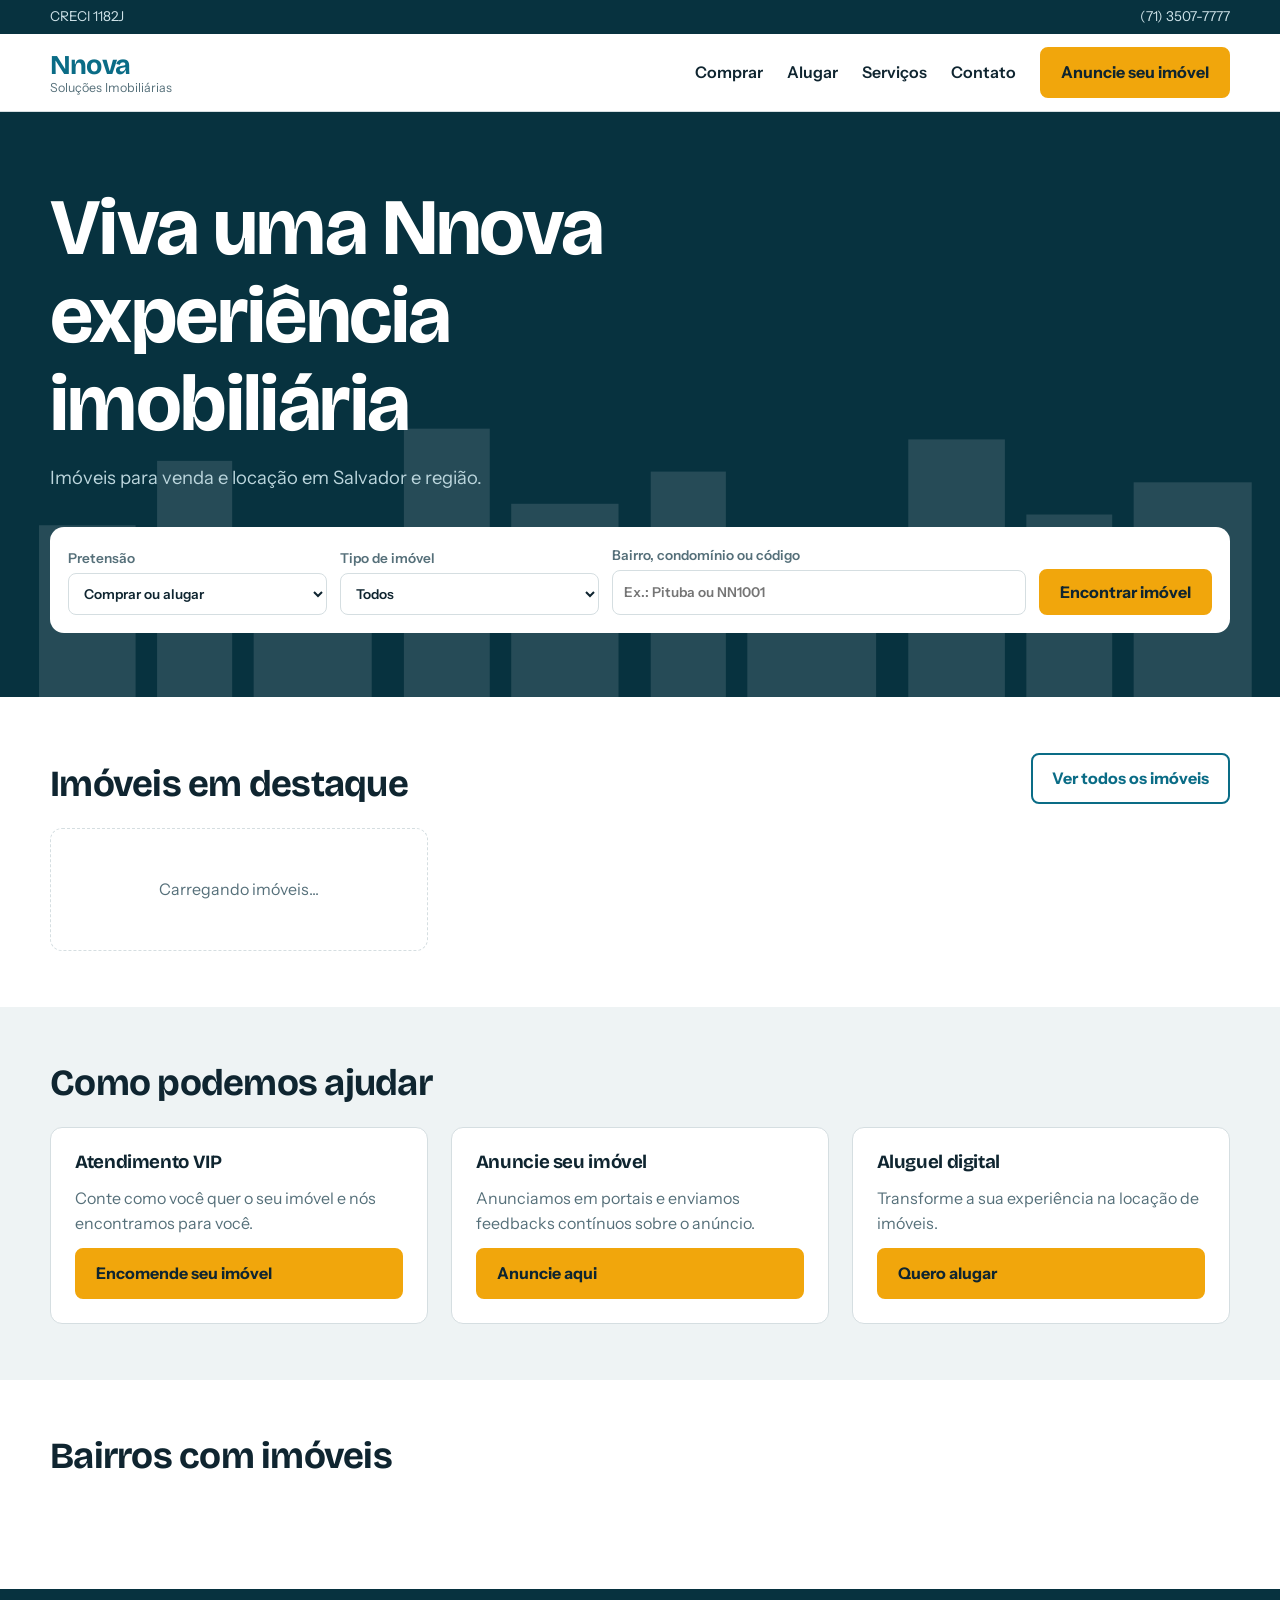
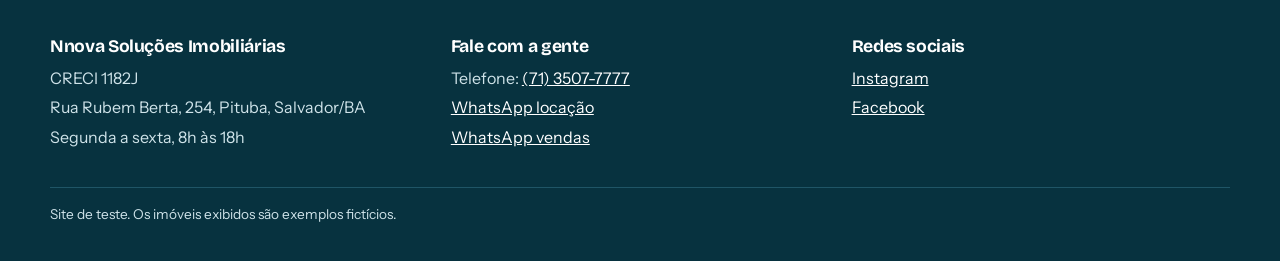
==== index.html @ c68bcaef "Add files via upload" ====
<!doctype html>
<html lang="pt-BR"><head><meta charset="utf-8"><meta name="viewport" content="width=device-width,initial-scale=1">
<title>Nnova Soluções Imobiliárias | Imóveis para venda e locação em Salvador</title><meta name="description" content="Imóveis para venda e locação em Salvador e região. Apartamentos, casas, coberturas e salas com atendimento da Nnova.">
<meta property="og:title" content="Nnova Soluções Imobiliárias | Imóveis para venda e locação em Salvador"><meta property="og:description" content="Imóveis para venda e locação em Salvador e região. Apartamentos, casas, coberturas e salas com atendimento da Nnova."><meta property="og:type" content="website">
<link rel="preconnect" href="https://fonts.googleapis.com"><link rel="preconnect" href="https://fonts.gstatic.com" crossorigin>
<link href="https://fonts.googleapis.com/css2?family=Bricolage+Grotesque:wght@600;700&family=Instrument+Sans:wght@400;500;600;700&display=swap" rel="stylesheet">
<link rel="stylesheet" href="assets/css/style.css"></head><body>
<div class="topbar"><div class="wrap"><span>CRECI <span data-site="creci">1182J</span></span>
<span><a data-tel href="tel:07135077777"><span data-site="telefone">(71) 3507-7777</span></a></span></div></div>
<header class="topo"><div class="wrap topo-in">
<a class="marca" href="index.html"><b>Nnova</b><span>Soluções Imobiliárias</span></a>
<nav aria-label="Principal"><a href="imoveis.html?finalidade=Comprar">Comprar</a><a href="imoveis.html?finalidade=Alugar">Alugar</a><a href="index.html#servicos">Serviços</a><a href="#contato">Contato</a></nav>
<a class="btn" data-wa="vendas" data-msg="Olá! Quero anunciar meu imóvel com a Nnova." href="https://wa.me/5571992127195">Anuncie seu imóvel</a>
</div></header>
<main>
<div class="hero"><svg class="sky" viewBox="0 0 1200 300" preserveAspectRatio="xMidYMax slice" aria-hidden="true"><g fill="#fff"><rect x="40" y="140" width="90" height="160"/><rect x="150" y="80" width="70" height="220"/><rect x="240" y="170" width="110" height="130"/><rect x="380" y="50" width="80" height="250"/><rect x="480" y="120" width="100" height="180"/><rect x="610" y="90" width="70" height="210"/><rect x="700" y="160" width="120" height="140"/><rect x="850" y="60" width="90" height="240"/><rect x="960" y="130" width="80" height="170"/><rect x="1060" y="100" width="110" height="200"/></g></svg><div class="wrap"><h1>Viva uma Nnova experiência imobiliária</h1>
<p class="sub">Imóveis para venda e locação em Salvador e região.</p>
<form class="busca" action="imoveis.html" method="get">
<label>Pretensão<select name="finalidade"><option value="">Comprar ou alugar</option><option>Comprar</option><option>Alugar</option></select></label>
<label>Tipo de imóvel<select name="tipo"><option value="">Todos</option><option>Apartamento</option><option>Casa</option><option>Cobertura</option><option>Sala</option><option>Studio</option><option>Terreno</option></select></label>
<label>Bairro, condomínio ou código<input type="search" name="q" placeholder="Ex.: Pituba ou NN1001"></label>
<button class="btn" type="submit">Encontrar imóvel</button></form></div></div>
<section><div class="wrap"><div class="sec-head"><h2>Imóveis em destaque</h2><a class="btn alt" href="imoveis.html">Ver todos os imóveis</a></div>
<div class="grid" id="destaques"><p class="vazio">Carregando imóveis...</p></div></div></section>
<section class="servicos" id="servicos"><div class="wrap"><h2 style="margin-bottom:1.5rem">Como podemos ajudar</h2><div class="cols3">
<div class="bloco"><h3>Atendimento VIP</h3><p>Conte como você quer o seu imóvel e nós encontramos para você.</p><a class="btn" data-wa="vendas" data-msg="Olá! Quero encomendar um imóvel." href="https://wa.me/5571992127195">Encomende seu imóvel</a></div>
<div class="bloco"><h3>Anuncie seu imóvel</h3><p>Anunciamos em portais e enviamos feedbacks contínuos sobre o anúncio.</p><a class="btn" data-wa="vendas" data-msg="Olá! Quero anunciar meu imóvel." href="https://wa.me/5571992127195">Anuncie aqui</a></div>
<div class="bloco"><h3>Aluguel digital</h3><p>Transforme a sua experiência na locação de imóveis.</p><a class="btn" data-wa="locacao" data-msg="Olá! Quero alugar com a Nnova." href="https://wa.me/5571996846741">Quero alugar</a></div>
</div></div></section>
<section><div class="wrap"><h2 style="margin-bottom:1.5rem">Bairros com imóveis</h2><div class="chips" id="bairros"></div></div></section>
</main>
<script>
Nnova.load().then(({imoveis})=>{
  const d=imoveis.filter(i=>i.destaque).slice(0,6);
  const lista=d.length?d:imoveis.slice(0,6);
  document.getElementById('destaques').innerHTML=lista.length?lista.map(Nnova.card).join(''):'<p class="vazio">Nenhum imóvel cadastrado ainda.</p>';
  const cont={};imoveis.forEach(i=>{if(i.bairro)cont[i.bairro]=(cont[i.bairro]||0)+1});
  document.getElementById('bairros').innerHTML=Object.keys(cont).sort((a,b)=>cont[b]-cont[a]||a.localeCompare(b,'pt-BR')).map(b=>'<a class="chip" href="imoveis.html?bairro='+encodeURIComponent(b)+'">'+Nnova.esc(b)+' ('+cont[b]+')</a>').join('');
}).catch(e=>{document.getElementById('destaques').innerHTML='<p class="vazio">'+Nnova.esc(e.message)+'</p>'});
</script>
<footer class="rodape" id="contato"><div class="wrap"><div class="cols3">
<div><h3 data-site="nome">Nnova Soluções Imobiliárias</h3><p>CRECI <span data-site="creci">1182J</span></p><p data-site="endereco">Rua Rubem Berta, 254, Pituba, Salvador/BA</p><p data-site="horario">Segunda a sexta, 8h às 18h</p></div>
<div><h3>Fale com a gente</h3><p>Telefone: <a data-tel href="tel:07135077777"><span data-site="telefone">(71) 3507-7777</span></a></p>
<p><a data-wa="locacao" data-msg="Olá! Quero falar sobre locação." href="https://wa.me/5571996846741">WhatsApp locação</a></p>
<p><a data-wa="vendas" data-msg="Olá! Quero falar sobre compra ou venda." href="https://wa.me/5571992127195">WhatsApp vendas</a></p></div>
<div><h3>Redes sociais</h3><p><a data-link="instagram" href="https://www.instagram.com/nnovaimobiliaria/">Instagram</a></p><p><a data-link="facebook" href="https://www.facebook.com/NNOVAIMOBILIARIA">Facebook</a></p></div>
</div><p class="legal">Site de teste. Os imóveis exibidos são exemplos fictícios.</p></div></footer>
<script src="assets/js/app.js"></script>
</body></html>
---- assets/css/style.css ----
:root{--ink:#0f2530;--bay:#0a6c86;--deep:#07323f;--sun:#f1a60c;--mist:#eef3f4;--line:#d5dee1;--muted:#56707a}
*{box-sizing:border-box;margin:0}
body{font:16px/1.55 'Instrument Sans',system-ui,sans-serif;color:var(--ink);background:#fff}
h1,h2,h3{font-family:'Bricolage Grotesque','Instrument Sans',sans-serif;line-height:1.1;letter-spacing:-.02em}
a{color:inherit}img{max-width:100%;display:block}
:focus-visible{outline:3px solid var(--sun);outline-offset:2px}
.wrap{width:min(1180px,100% - 2rem);margin-inline:auto}
.btn{display:inline-block;background:var(--sun);color:var(--ink);font-weight:700;text-decoration:none;padding:.7rem 1.2rem;border-radius:8px;border:2px solid var(--sun);cursor:pointer;font-size:1rem;font-family:inherit}
.btn:hover{background:#ffb92a}
.btn.alt{background:transparent;border-color:var(--bay);color:var(--bay)}.btn.alt:hover{background:var(--mist)}
.btn.full{display:block;text-align:center;width:100%}
.topbar{background:var(--deep);color:#cfe3e9;font-size:.85rem;padding:.4rem 0}
.topbar .wrap{display:flex;flex-wrap:wrap;justify-content:space-between;gap:.3rem 1.5rem}
.topbar a{text-decoration:none}.topbar a:hover{text-decoration:underline}
.topo{position:sticky;top:0;z-index:10;background:#fff;border-bottom:1px solid var(--line)}
.topo-in{display:flex;align-items:center;gap:1.5rem;padding:.8rem 0}
.marca{text-decoration:none;display:grid;line-height:1.1}
.marca b{font:700 1.7rem 'Bricolage Grotesque',sans-serif;color:var(--bay);letter-spacing:-.03em}
.marca span{font-size:.78rem;color:var(--muted)}
.topo nav{margin-left:auto;display:flex;gap:1.5rem}
.topo nav a{text-decoration:none;font-weight:600}.topo nav a:hover{color:var(--bay);text-decoration:underline}
.hero{background:var(--deep);color:#fff;position:relative;overflow:hidden;padding:4.5rem 0 4rem}
.hero .wrap{position:relative;z-index:1}
.hero h1{font-size:clamp(2.5rem,6.5vw,5rem);font-weight:700;max-width:15ch}
.hero p.sub{margin-top:1rem;font-size:1.15rem;color:#bcd6dd;max-width:44ch}
.sky{position:absolute;inset:auto 0 0 0;width:100%;height:55%;opacity:.12}
.busca{margin-top:2.2rem;background:#fff;color:var(--ink);border-radius:14px;padding:1.1rem;display:grid;grid-template-columns:1fr 1fr 1.6fr auto;gap:.8rem;align-items:end}
label{display:grid;gap:.25rem;font-size:.85rem;color:var(--muted);font-weight:600}
select,input[type=search],input[type=text]{padding:.7rem;border:1px solid var(--line);border-radius:8px;font:inherit;color:var(--ink);background:#fff;width:100%}
section{padding:3.5rem 0}
.sec-head{display:flex;justify-content:space-between;align-items:end;gap:1rem;margin-bottom:1.5rem;flex-wrap:wrap}
h2{font-size:clamp(1.6rem,3vw,2.3rem)}
.grid{display:grid;grid-template-columns:repeat(auto-fill,minmax(285px,1fr));gap:1.4rem}
.card{border:1px solid var(--line);border-radius:12px;overflow:hidden;background:#fff;text-decoration:none;display:block}
.card:hover{border-color:var(--bay)}
.card figure{aspect-ratio:4/3;position:relative;background:var(--mist)}
.card img{width:100%;height:100%;object-fit:cover}
.tags{position:absolute;top:.6rem;left:.6rem;display:flex;gap:.4rem}
.tag{background:#fff;padding:.2rem .65rem;border-radius:99px;font-size:.78rem;font-weight:700}
.tag.st{background:var(--sun)}
.card .corpo{padding:1rem}
.preco{font:700 1.45rem 'Bricolage Grotesque',sans-serif;letter-spacing:-.02em}
.card h3{font:600 1rem 'Instrument Sans',sans-serif;letter-spacing:0;margin-top:.3rem}
.local{color:var(--muted);font-size:.92rem}
.specs{display:flex;flex-wrap:wrap;gap:.4rem 1rem;margin-top:.7rem;padding-top:.7rem;border-top:1px solid var(--line);font-size:.88rem;color:var(--muted)}
.servicos{background:var(--mist)}
.cols3{display:grid;grid-template-columns:repeat(auto-fit,minmax(250px,1fr));gap:1.4rem}
.bloco{background:#fff;border:1px solid var(--line);border-radius:12px;padding:1.5rem;display:grid;gap:.8rem;align-content:start}
.bloco p{color:var(--muted)}
.chips{display:flex;flex-wrap:wrap;gap:.6rem}
.chip{border:1px solid var(--line);border-radius:99px;padding:.4rem .95rem;text-decoration:none;font-weight:500}
.chip:hover{background:var(--mist);border-color:var(--bay)}
.filtros{display:grid;grid-template-columns:repeat(auto-fit,minmax(170px,1fr));gap:.8rem;background:var(--mist);padding:1rem;border-radius:12px;margin:1.5rem 0}
.vazio{padding:3rem 1rem;text-align:center;color:var(--muted);border:1px dashed var(--line);border-radius:12px}
.det{display:grid;grid-template-columns:1.6fr 1fr;gap:2rem;align-items:start}
.gal-main{aspect-ratio:16/10;border-radius:12px;overflow:hidden;background:var(--mist)}
.gal-main img{width:100%;height:100%;object-fit:cover}
.thumbs{display:flex;gap:.5rem;margin-top:.6rem;overflow-x:auto}
.th{border:2px solid transparent;padding:0;border-radius:8px;overflow:hidden;cursor:pointer;background:none;flex:none}
.th img{width:92px;height:64px;object-fit:cover}
.th[aria-current=true]{border-color:var(--bay)}
.lateral{position:sticky;top:5.5rem;border:1px solid var(--line);border-radius:12px;padding:1.4rem;display:grid;gap:1rem}
.lateral .preco{font-size:2rem}
.fichas{display:grid;grid-template-columns:repeat(auto-fit,minmax(110px,1fr));gap:.8rem;margin:1.5rem 0}
.fichas div{background:var(--mist);border-radius:10px;padding:.8rem}
.fichas dt{font-size:.8rem;color:var(--muted)}.fichas dd{font:700 1.2rem 'Bricolage Grotesque',sans-serif;margin:0}
.texto p{margin-bottom:.9rem;max-width:68ch}
.rodape{background:var(--deep);color:#cfe3e9;padding:3rem 0 2rem;margin-top:2rem}
.rodape .cols3{align-items:start}
.rodape h3{color:#fff;font-size:1.1rem;margin-bottom:.6rem}
.rodape a{color:#fff}.rodape p{margin-bottom:.3rem}
.legal{margin-top:2rem;padding-top:1rem;border-top:1px solid #1f5566;font-size:.85rem}
@media(max-width:820px){
 .busca{grid-template-columns:1fr 1fr}.busca label:nth-child(3),.busca .btn{grid-column:1/-1}
 .det{grid-template-columns:1fr}.lateral{position:static}
 .topo-in{flex-wrap:wrap}.topo nav{order:3;width:100%;margin:0;overflow-x:auto}.topo .btn{margin-left:auto}
}
@media(prefers-reduced-motion:reduce){*{scroll-behavior:auto!important}}
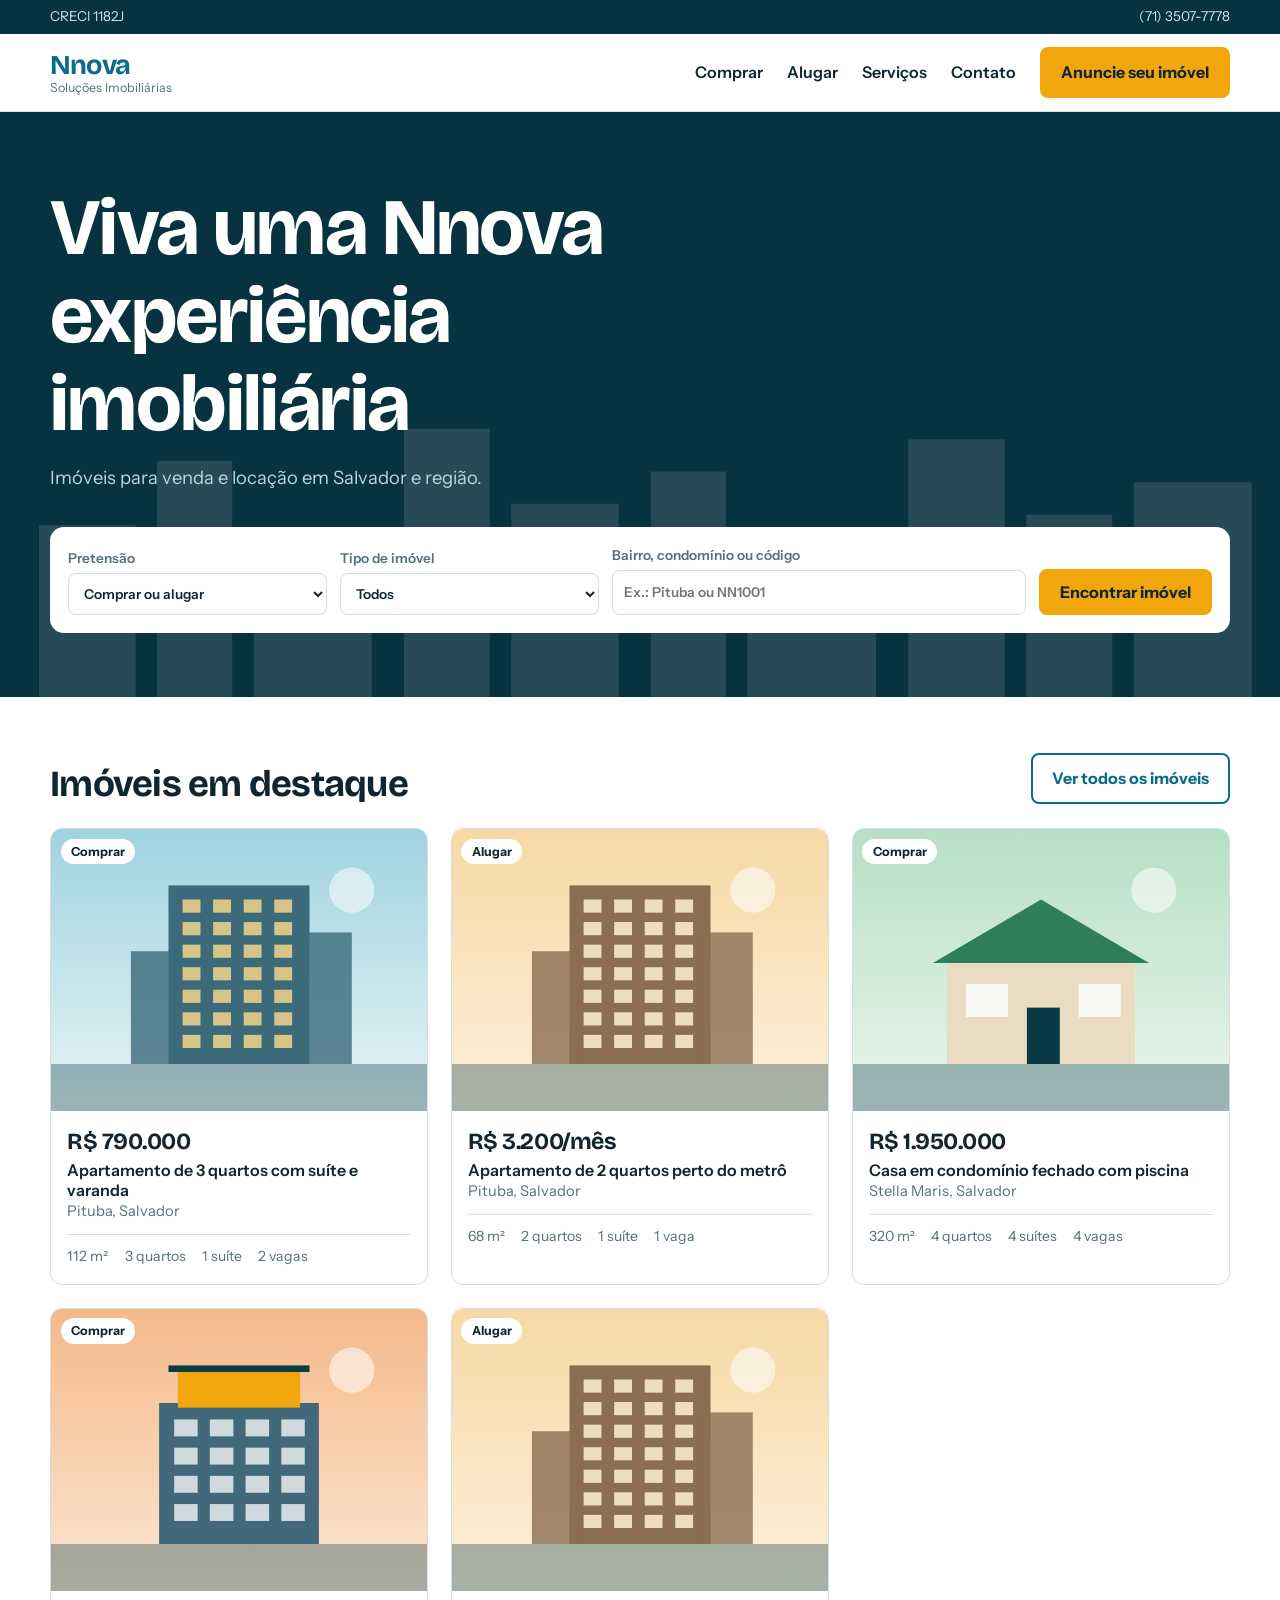
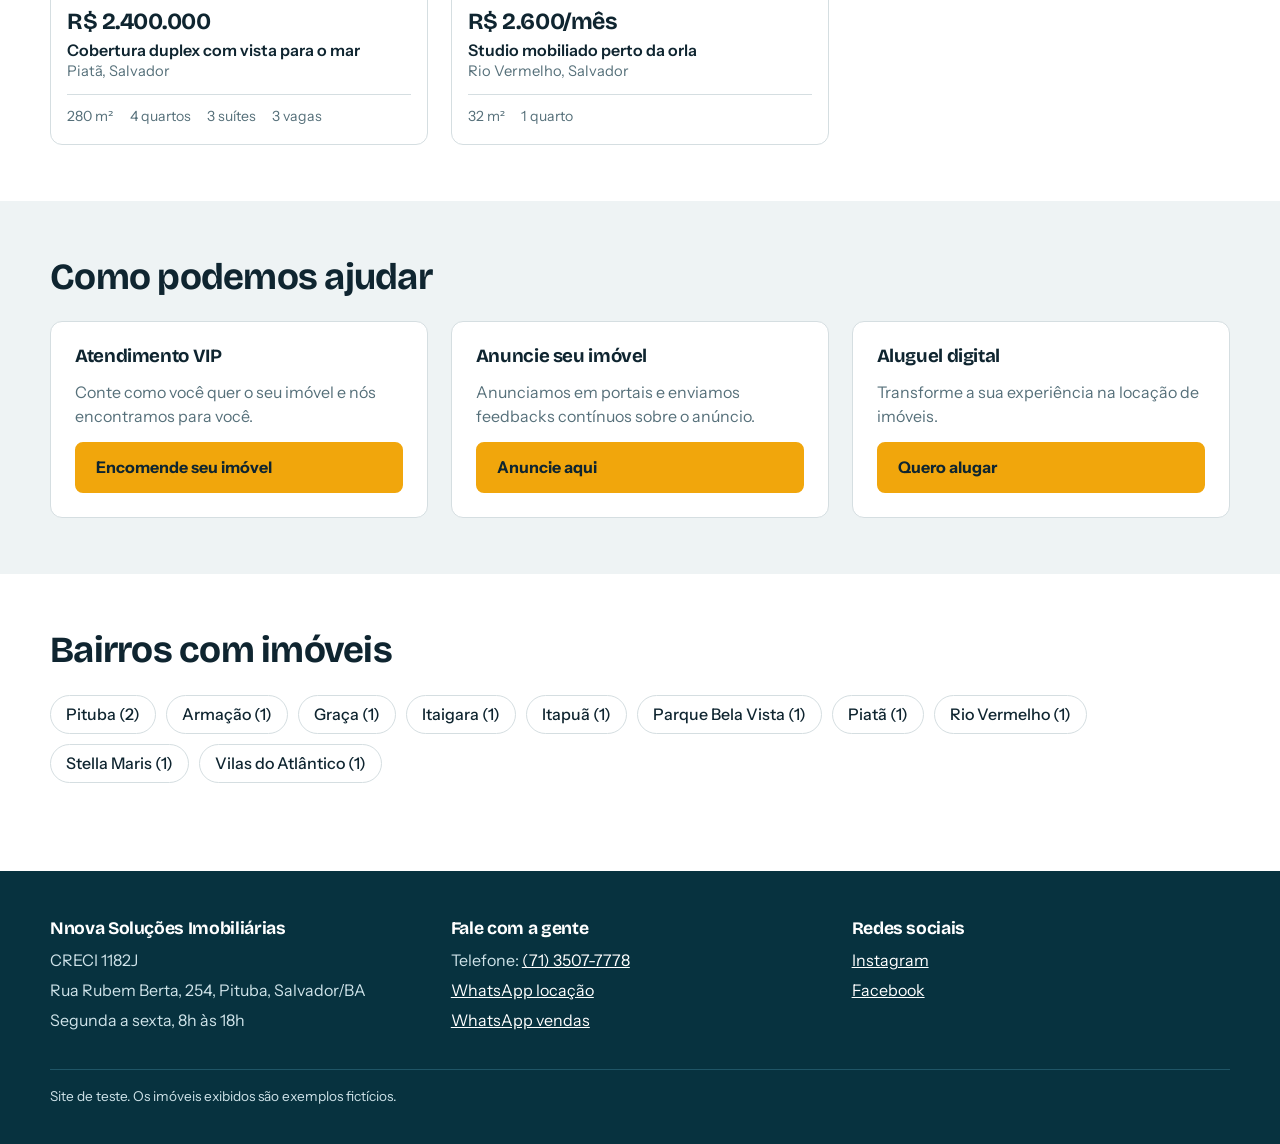
==== commit 177d0e73: "Add files via upload" ====
--- a/index.html
+++ b/index.html
@@ -4,7 +4,7 @@
 <meta property="og:title" content="Nnova Soluções Imobiliárias | Imóveis para venda e locação em Salvador"><meta property="og:description" content="Imóveis para venda e locação em Salvador e região. Apartamentos, casas, coberturas e salas com atendimento da Nnova."><meta property="og:type" content="website">
 <link rel="preconnect" href="https://fonts.googleapis.com"><link rel="preconnect" href="https://fonts.gstatic.com" crossorigin>
 <link href="https://fonts.googleapis.com/css2?family=Bricolage+Grotesque:wght@600;700&family=Instrument+Sans:wght@400;500;600;700&display=swap" rel="stylesheet">
-<link rel="stylesheet" href="assets/css/style.css"></head><body>
+<link rel="stylesheet" href="assets/css/style.css"><script src="assets/js/app.js"></script></head><body>
 <div class="topbar"><div class="wrap"><span>CRECI <span data-site="creci">1182J</span></span>
 <span><a data-tel href="tel:07135077777"><span data-site="telefone">(71) 3507-7777</span></a></span></div></div>
 <header class="topo"><div class="wrap topo-in">
@@ -45,5 +45,4 @@
 <p><a data-wa="vendas" data-msg="Olá! Quero falar sobre compra ou venda." href="https://wa.me/5571992127195">WhatsApp vendas</a></p></div>
 <div><h3>Redes sociais</h3><p><a data-link="instagram" href="https://www.instagram.com/nnovaimobiliaria/">Instagram</a></p><p><a data-link="facebook" href="https://www.facebook.com/NNOVAIMOBILIARIA">Facebook</a></p></div>
 </div><p class="legal">Site de teste. Os imóveis exibidos são exemplos fictícios.</p></div></footer>
-<script src="assets/js/app.js"></script>
 </body></html>
